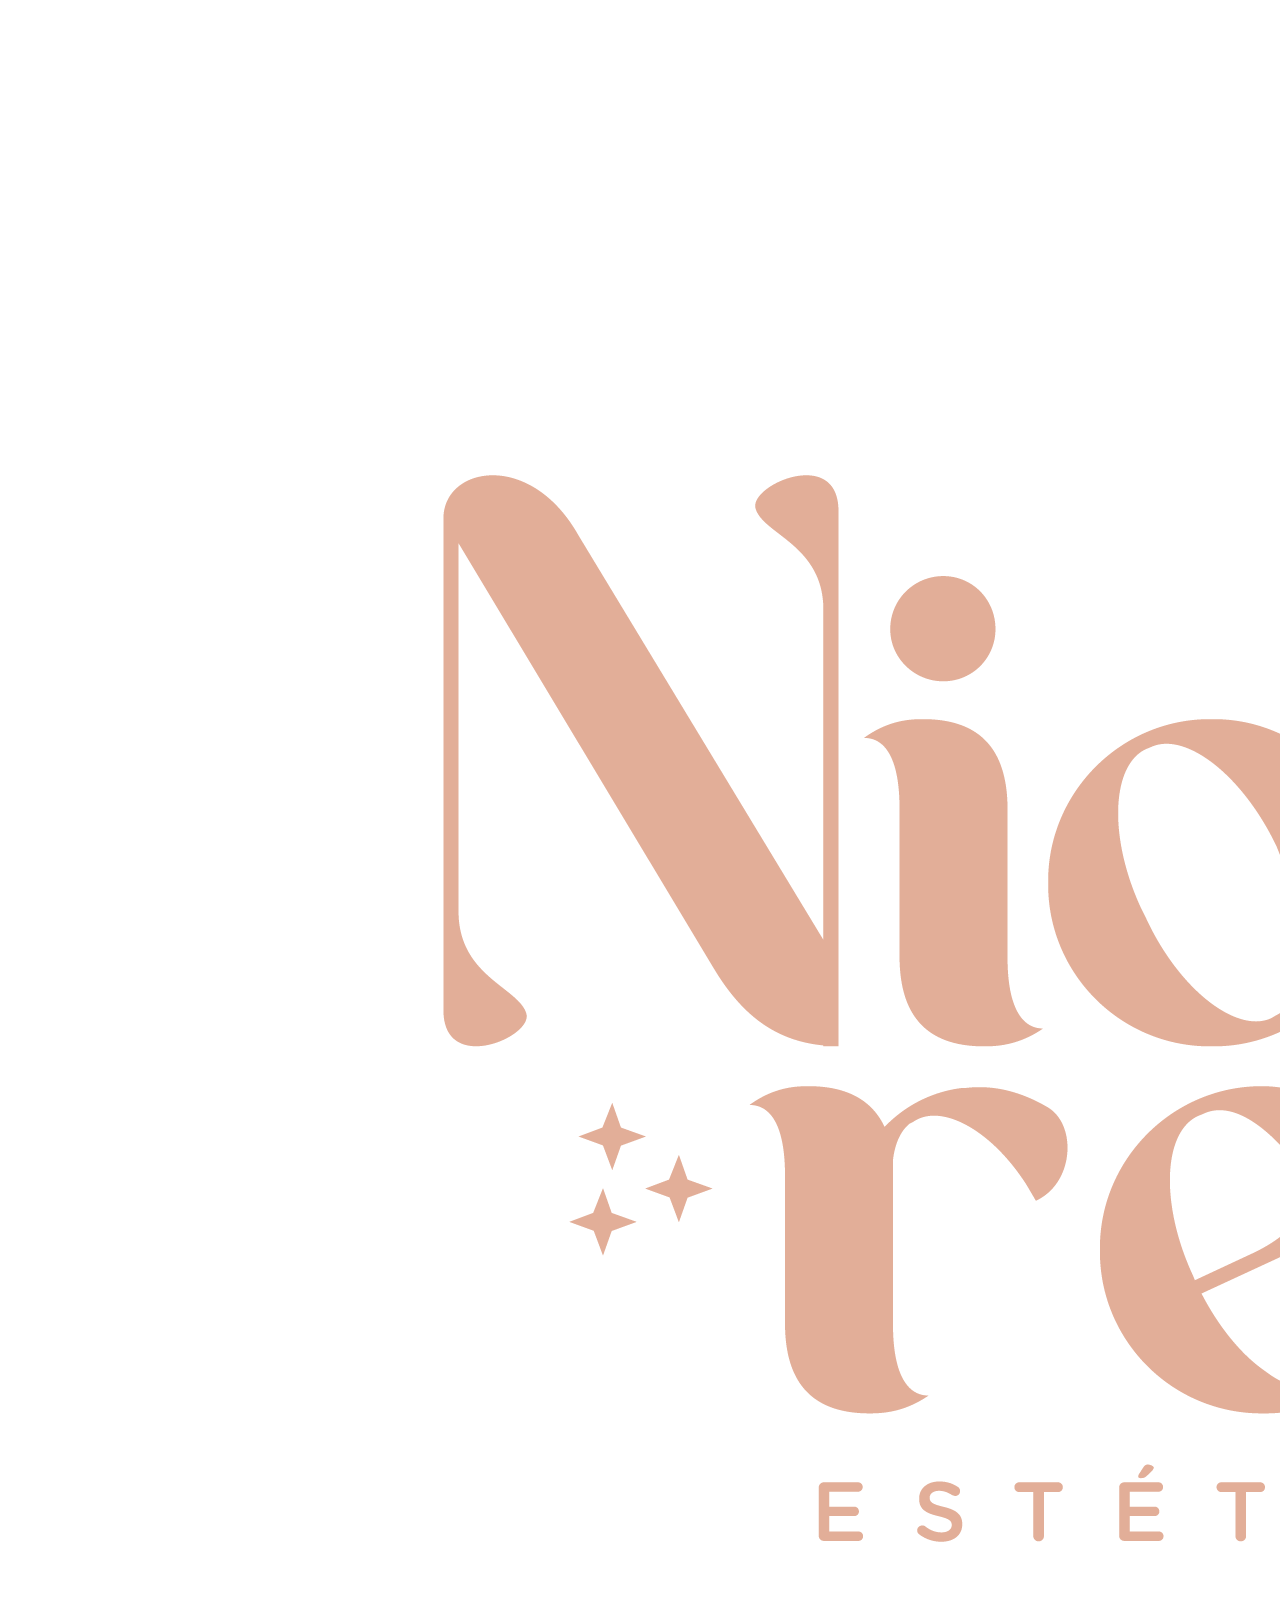
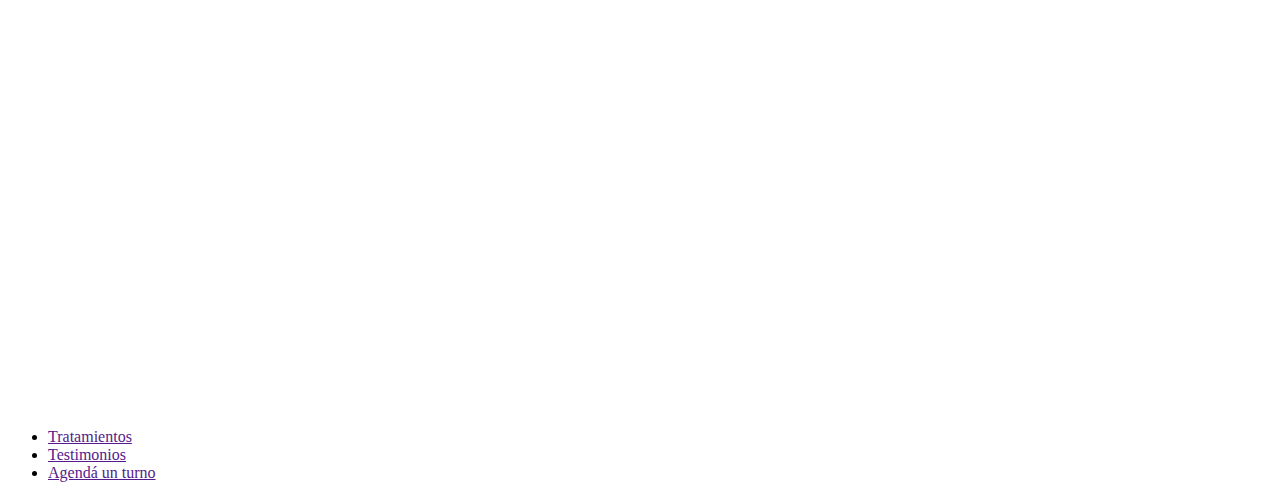
==== index.html @ 8b298e79 "opening hecho" ====
<!DOCTYPE html>
<html lang="en">
<head>
    <meta charset="UTF-8">
    <meta name="viewport" content="width=device-width, initial-scale=1.0">
    <link rel="stylesheet" href="index.css">
    <title>Niorel Estética</title>
</head>
<body>
    <section class="navbar">

        <navbar>
            <img src="/Logotipo/Marca de agua/Niorel logotipo-07.png" alt="niorel logotipo">
            <ul>
                <li><a href="">Tratamientos</a></li>
                <li><a href="">Testimonios</a></li>
                <li><a href="">Agendá un turno</a></li>
            </ul>
        </navbar>


    </section>
    <section class="header">

    </section>


    <section class="body">
    </section>
    
    <section class="tratamientos">
    </section>

    <section class="testimonios">
    </section>

    <section class="contacto">
    </section>

    <section class="footer">
    </section>



</body>
</html>
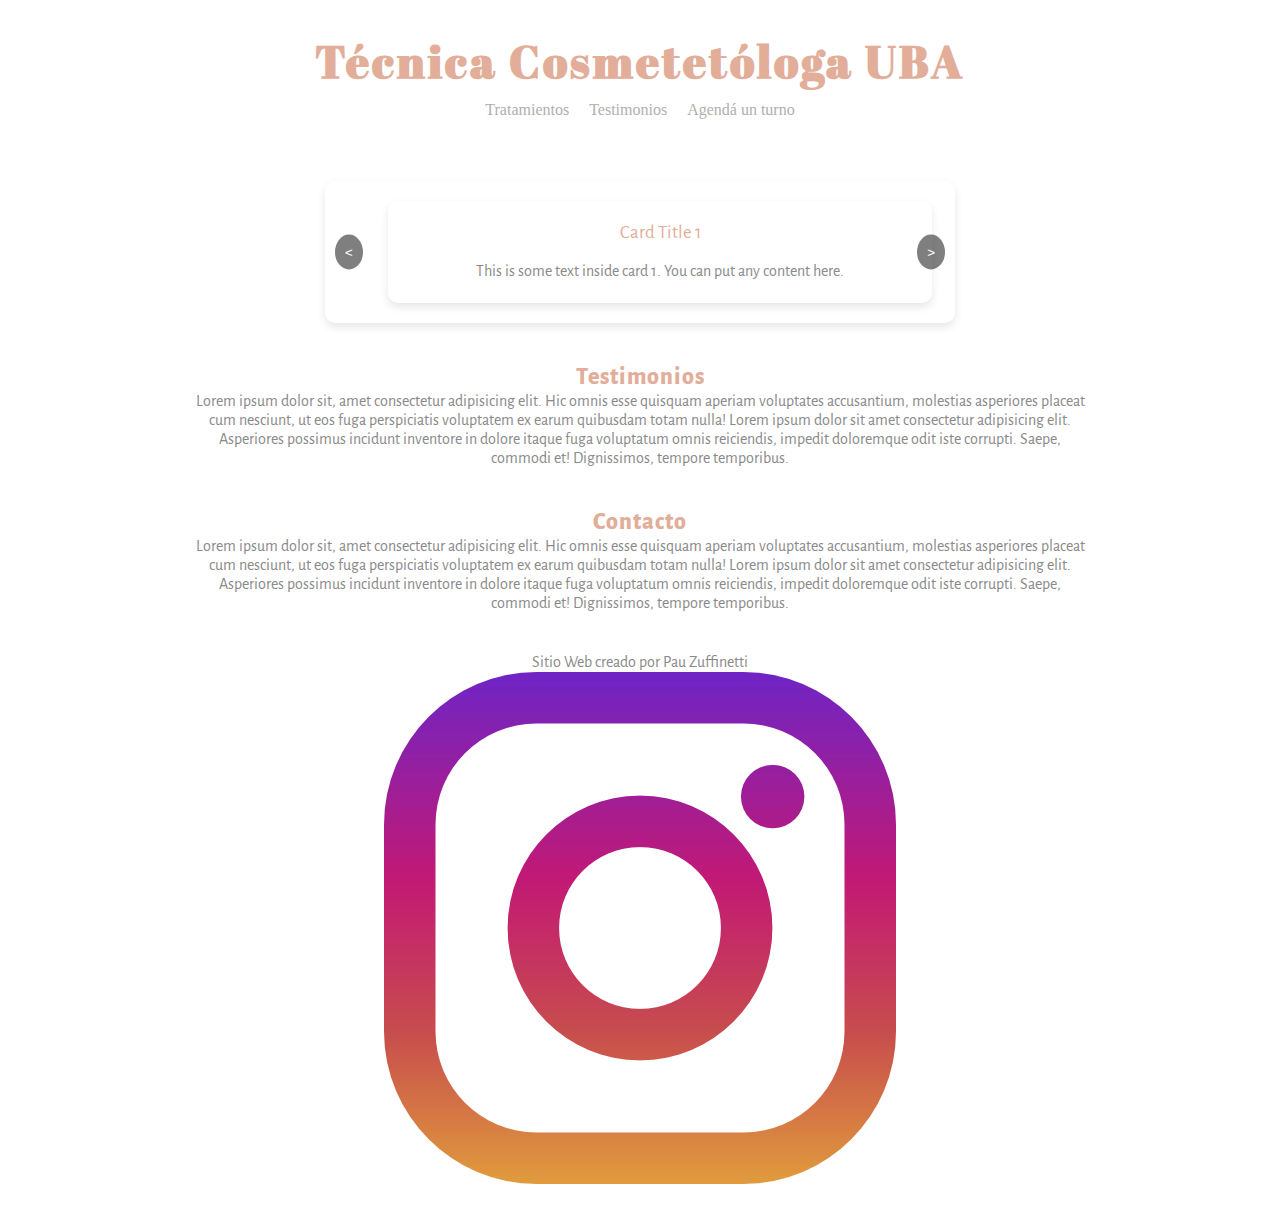
==== commit 107613b1: "opening terminado, comienzo de index" ====
--- a/index.html
+++ b/index.html
@@ -7,37 +7,94 @@
     <title>Niorel Estética</title>
 </head>
 <body>
-    <section class="navbar">
 
-        <navbar>
-            <img src="/Logotipo/Marca de agua/Niorel logotipo-07.png" alt="niorel logotipo">
+        <!-- <navbar>
+            <img src="/Logotipo/Perfil redes/Niorel logotipo_Mesa de trabajo 1.jpg" alt="niorel logotipo">
             <ul>
-                <li><a href="">Tratamientos</a></li>
-                <li><a href="">Testimonios</a></li>
-                <li><a href="">Agendá un turno</a></li>
+                <li><a href="#tratamientos">Tratamientos</a></li>
+                <li><a href="#testimonios">Testimonios</a></li>
+                <li><a href="#contacto">Agendá un turno</a></li>
             </ul>
-        </navbar>
+        </navbar> -->
 
 
+    <section class="header">
+        <div class="header-container">
+
+            <h1>Técnica Cosmetetóloga UBA</h1>
+            <ul>
+                <li><a href="#tratamientos">Tratamientos</a></li>
+                <li><a href="#testimonios">Testimonios</a></li>
+                <li><a href="#contacto">Agendá un turno</a></li>
+            </ul>
+
+        </div>
     </section>
-    <section class="header">
+
+
+    
+    <section class="tratamientos" id="tratamientos">
+        <div class="carousel">
+            <div class="carousel-container">
+                <div class="carousel-item">
+                    <div class="card">
+                        <h3>Card Title 1</h3>
+                        <p>This is some text inside card 1. You can put any content here.</p>
+                    </div>
+                </div>
+                <div class="carousel-item">
+                    <div class="card">
+                        <h3>Card Title 2</h3>
+                        <p>This is some text inside card 2. You can put any content here.</p>
+                    </div>
+                </div>
+                <div class="carousel-item">
+                    <div class="card">
+                        <h3>Card Title 3</h3>
+                        <p>This is some text inside card 3. You can put any content here.</p>
+                    </div>
+                </div>
+                <div class="carousel-item">
+                    <div class="card">
+                        <h3>Card Title 4</h3>
+                        <p>This is some text inside card 4. You can put any content here.</p>
+                    </div>
+                </div>
+                <!-- Add more carousel items as needed -->
+            </div>
+            <button class="carousel-button prev">&lt;</button>
+            <button class="carousel-button next">&gt;</button>
+        </div>
+    
+        <script src="script.js"></script>
 
     </section>
 
 
-    <section class="body">
-    </section>
-    
-    <section class="tratamientos">
+
+    <section class="testimonios" id="testimonios">
+        <div>
+            <h2>Testimonios</h2>
+            <p>Lorem ipsum dolor sit, amet consectetur adipisicing elit. Hic omnis esse quisquam aperiam voluptates accusantium, molestias asperiores placeat cum nesciunt, ut eos fuga perspiciatis voluptatem ex earum quibusdam totam nulla! Lorem ipsum dolor sit amet consectetur adipisicing elit. Asperiores possimus incidunt inventore in dolore itaque fuga voluptatum omnis reiciendis, impedit doloremque odit iste corrupti. Saepe, commodi et! Dignissimos, tempore temporibus.</p>
+        </div>
     </section>
 
-    <section class="testimonios">
+
+
+    <section class="contacto" id="contacto">
+        <div>
+            <h2>Contacto</h2>
+            <p>Lorem ipsum dolor sit, amet consectetur adipisicing elit. Hic omnis esse quisquam aperiam voluptates accusantium, molestias asperiores placeat cum nesciunt, ut eos fuga perspiciatis voluptatem ex earum quibusdam totam nulla! Lorem ipsum dolor sit amet consectetur adipisicing elit. Asperiores possimus incidunt inventore in dolore itaque fuga voluptatum omnis reiciendis, impedit doloremque odit iste corrupti. Saepe, commodi et! Dignissimos, tempore temporibus.</p>
+        </div>
     </section>
 
-    <section class="contacto">
-    </section>
+
 
     <section class="footer">
+        <div>
+            <p> Sitio Web creado por Pau Zuffinetti </p>
+            <a><img src="/Assets/instagram.png" alt="instagram logo"></a>
+        </div>
     </section>
 
 
--- a/index.css
+++ b/index.css
@@ -0,0 +1,254 @@
+@import url('https://fonts.googleapis.com/css2?family=Abril+Fatface&family=Alegreya+Sans:ital,wght@0,100;0,300;0,400;0,500;0,700;0,800;0,900;1,100;1,300;1,400;1,500;1,700;1,800;1,900&display=swap');
+
+/*
+.abril-fatface-regular {
+  font-family: "Abril Fatface", serif;
+  font-weight: 400;
+  font-style: normal;
+}
+
+.alegreya-sans-thin {
+  font-family: "Alegreya Sans", sans-serif;
+  font-weight: 100;
+  font-style: normal;
+}
+
+.alegreya-sans-light {
+  font-family: "Alegreya Sans", sans-serif;
+  font-weight: 300;
+  font-style: normal;
+}
+
+.alegreya-sans-regular {
+  font-family: "Alegreya Sans", sans-serif;
+  font-weight: 400;
+  font-style: normal;
+}
+
+.alegreya-sans-medium {
+  font-family: "Alegreya Sans", sans-serif;
+  font-weight: 500;
+  font-style: normal;
+}
+
+.alegreya-sans-bold {
+  font-family: "Alegreya Sans", sans-serif;
+  font-weight: 700;
+  font-style: normal;
+}
+
+.alegreya-sans-extrabold {
+  font-family: "Alegreya Sans", sans-serif;
+  font-weight: 800;
+  font-style: normal;
+}
+
+.alegreya-sans-black {
+  font-family: "Alegreya Sans", sans-serif;
+  font-weight: 900;
+  font-style: normal;
+}
+
+.alegreya-sans-thin-italic {
+  font-family: "Alegreya Sans", sans-serif;
+  font-weight: 100;
+  font-style: italic;
+}
+
+.alegreya-sans-light-italic {
+  font-family: "Alegreya Sans", sans-serif;
+  font-weight: 300;
+  font-style: italic;
+}
+
+.alegreya-sans-regular-italic {
+  font-family: "Alegreya Sans", sans-serif;
+  font-weight: 400;
+  font-style: italic;
+}
+
+.alegreya-sans-medium-italic {
+  font-family: "Alegreya Sans", sans-serif;
+  font-weight: 500;
+  font-style: italic;
+}
+
+.alegreya-sans-bold-italic {
+  font-family: "Alegreya Sans", sans-serif;
+  font-weight: 700;
+  font-style: italic;
+}
+
+.alegreya-sans-extrabold-italic {
+  font-family: "Alegreya Sans", sans-serif;
+  font-weight: 800;
+  font-style: italic;
+}
+
+.alegreya-sans-black-italic {
+  font-family: "Alegreya Sans", sans-serif;
+  font-weight: 900;
+  font-style: italic;
+}
+*/
+
+*{
+    margin: 0;
+    padding: 0;
+}
+
+/* navbar {
+    display: flex;
+    align-items: center;
+    padding: 0 20px;
+    background-color: #fffcf3;
+    border-bottom: 1px solid #fef4d8;
+    justify-content: space-between;
+    position: relative;
+}
+
+
+navbar img {
+    height: 50px;
+    width: auto;
+    margin-right: auto;
+}
+
+
+} */
+
+section {
+    display: flex;
+    flex-direction: column;
+    justify-content: center;
+    align-items: center;
+    text-align: center;
+    margin: 0 auto;
+    padding: 20px;
+    max-width: 900px;
+}
+
+h2 {
+    font-family: "Alegreya Sans", sans-serif;
+    font-weight: 800;
+    letter-spacing: 1px;
+    color: #E2AE99;
+}
+
+h3 {
+    font-family: "Alegreya Sans", sans-serif;
+    font-weight: 400;
+    color: #E2AE99;
+}
+
+p{
+    font-family: "Alegreya Sans", sans-serif;
+    color: rgb(138, 138, 138);
+}
+
+
+/*header*/
+h1 {
+    font-family: "Abril Fatface", serif;
+    font-size: 45px;
+    color: #E2AE99;
+    letter-spacing: 3px;
+    margin: 10px;
+}
+.header ul {
+    list-style-type: none;
+    margin: 0;
+    padding: 0;
+    display: flex;
+    gap: 20px;
+    position: absolute;
+    left: 50%;
+    transform: translateX(-50%);
+}
+
+.header li {
+    margin: 0;
+}
+
+.header a {
+    text-decoration: none;
+    color: #afafaf;
+    font-size: 16px;
+    font-weight: 500;
+    transition: color 0.3s ease;
+}
+
+.header a:hover {
+    text-decoration: underline;
+}
+
+
+/*tratamientos*/
+.tratamientos{
+    margin-top: 40px;
+}
+.carousel {
+    position: relative;
+    width: 70%;
+    max-width: 800px;
+    overflow: hidden;
+    background-color: white;
+    border-radius: 10px;
+    box-shadow: 0 4px 8px rgba(0, 0, 0, 0.1);
+}
+
+.carousel-container {
+    display: flex;
+    transition: transform 0.5s ease;
+}
+
+.carousel-item {
+    min-width: 100%;
+    display: flex;
+    justify-content: center;
+    align-items: center;
+    padding: 20px;
+}
+
+.card {
+    background-color: #fff;
+    border-radius: 10px;
+    box-shadow: 0 4px 8px rgba(0, 0, 0, 0.1);
+    padding: 20px;
+    text-align: center;
+    width: 80%;
+}
+
+.card h3 {
+    margin-bottom: 15px;
+}
+
+.card p {
+    font-size: 1em;
+    line-height: 1.5;
+}
+
+.carousel-button {
+    position: absolute;
+    top: 50%;
+    transform: translateY(-50%);
+    background-color: rgba(0, 0, 0, 0.5);
+    color: white;
+    border: none;
+    padding: 10px;
+    cursor: pointer;
+    border-radius: 50%;
+    user-select: none;
+}
+
+.carousel-button.prev {
+    left: 10px;
+}
+
+.carousel-button.next {
+    right: 10px;
+}
+
+.carousel-button:focus {
+    outline: none;
+}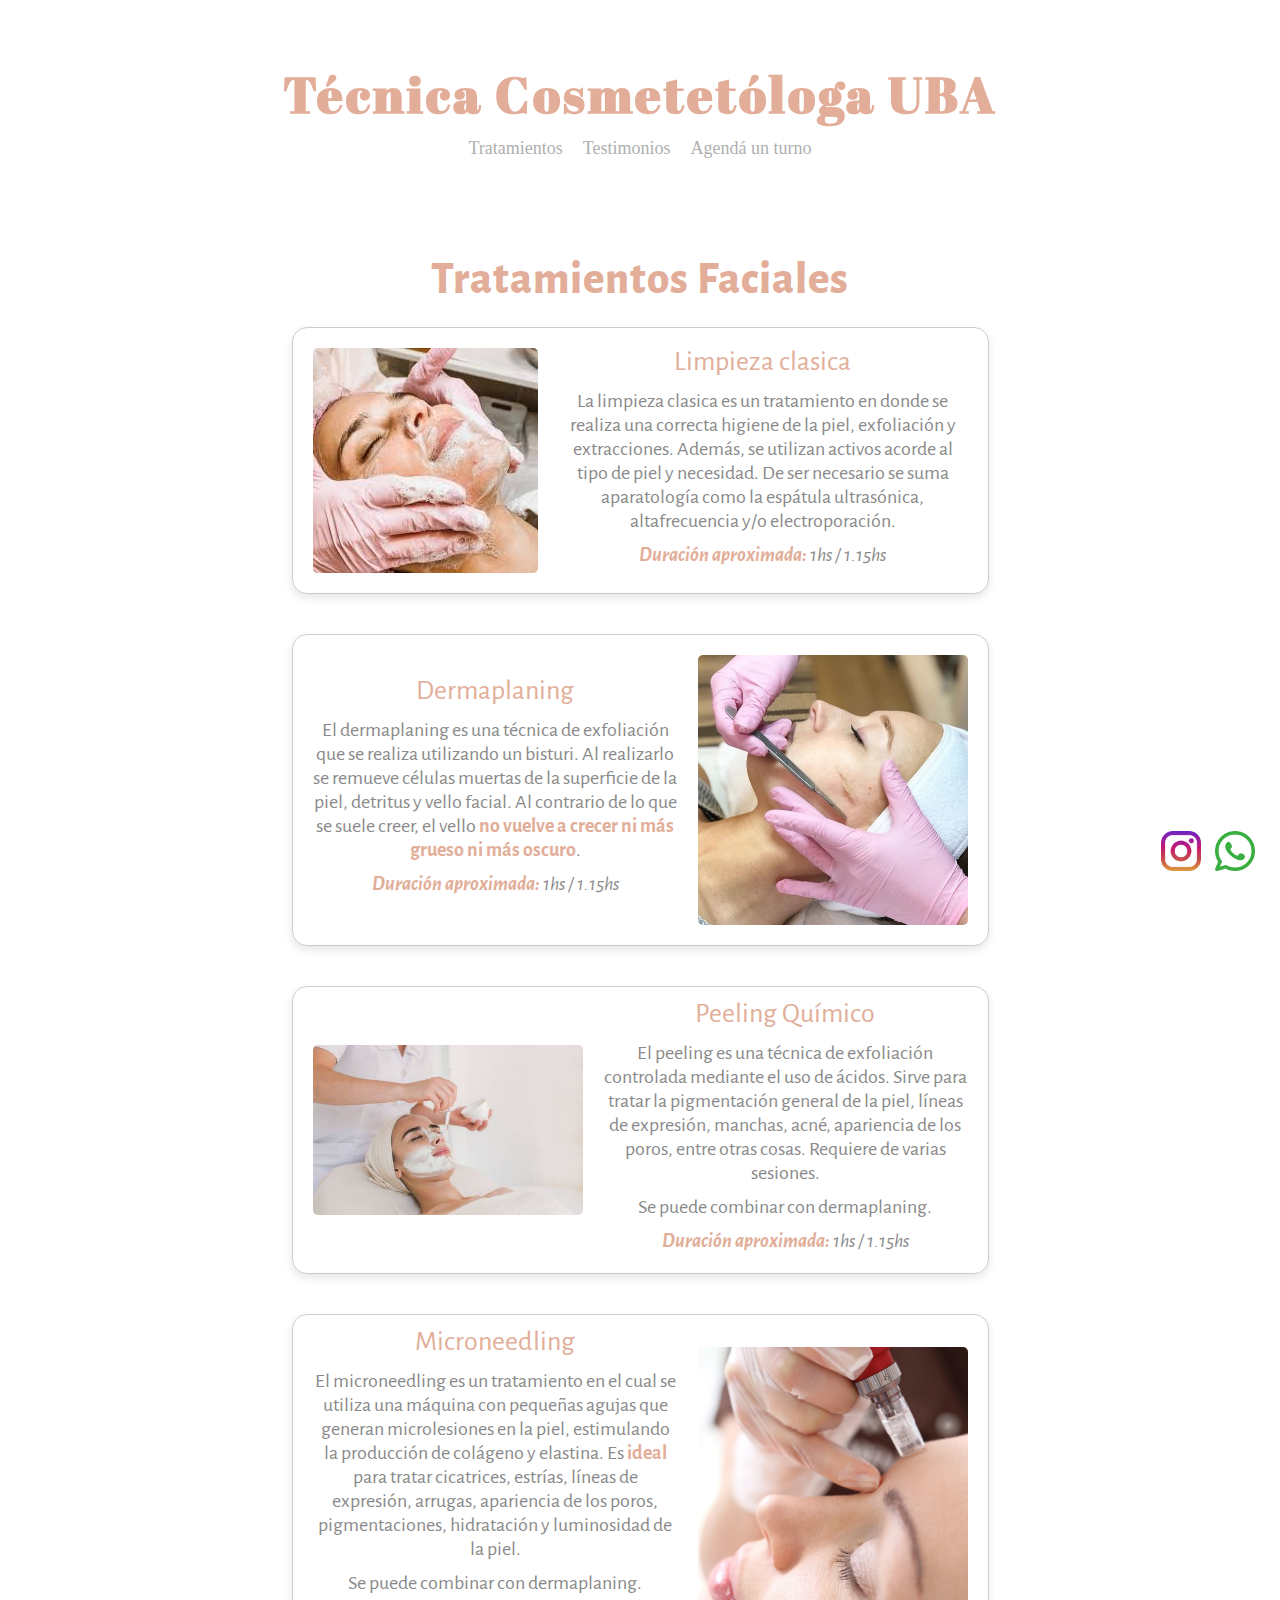
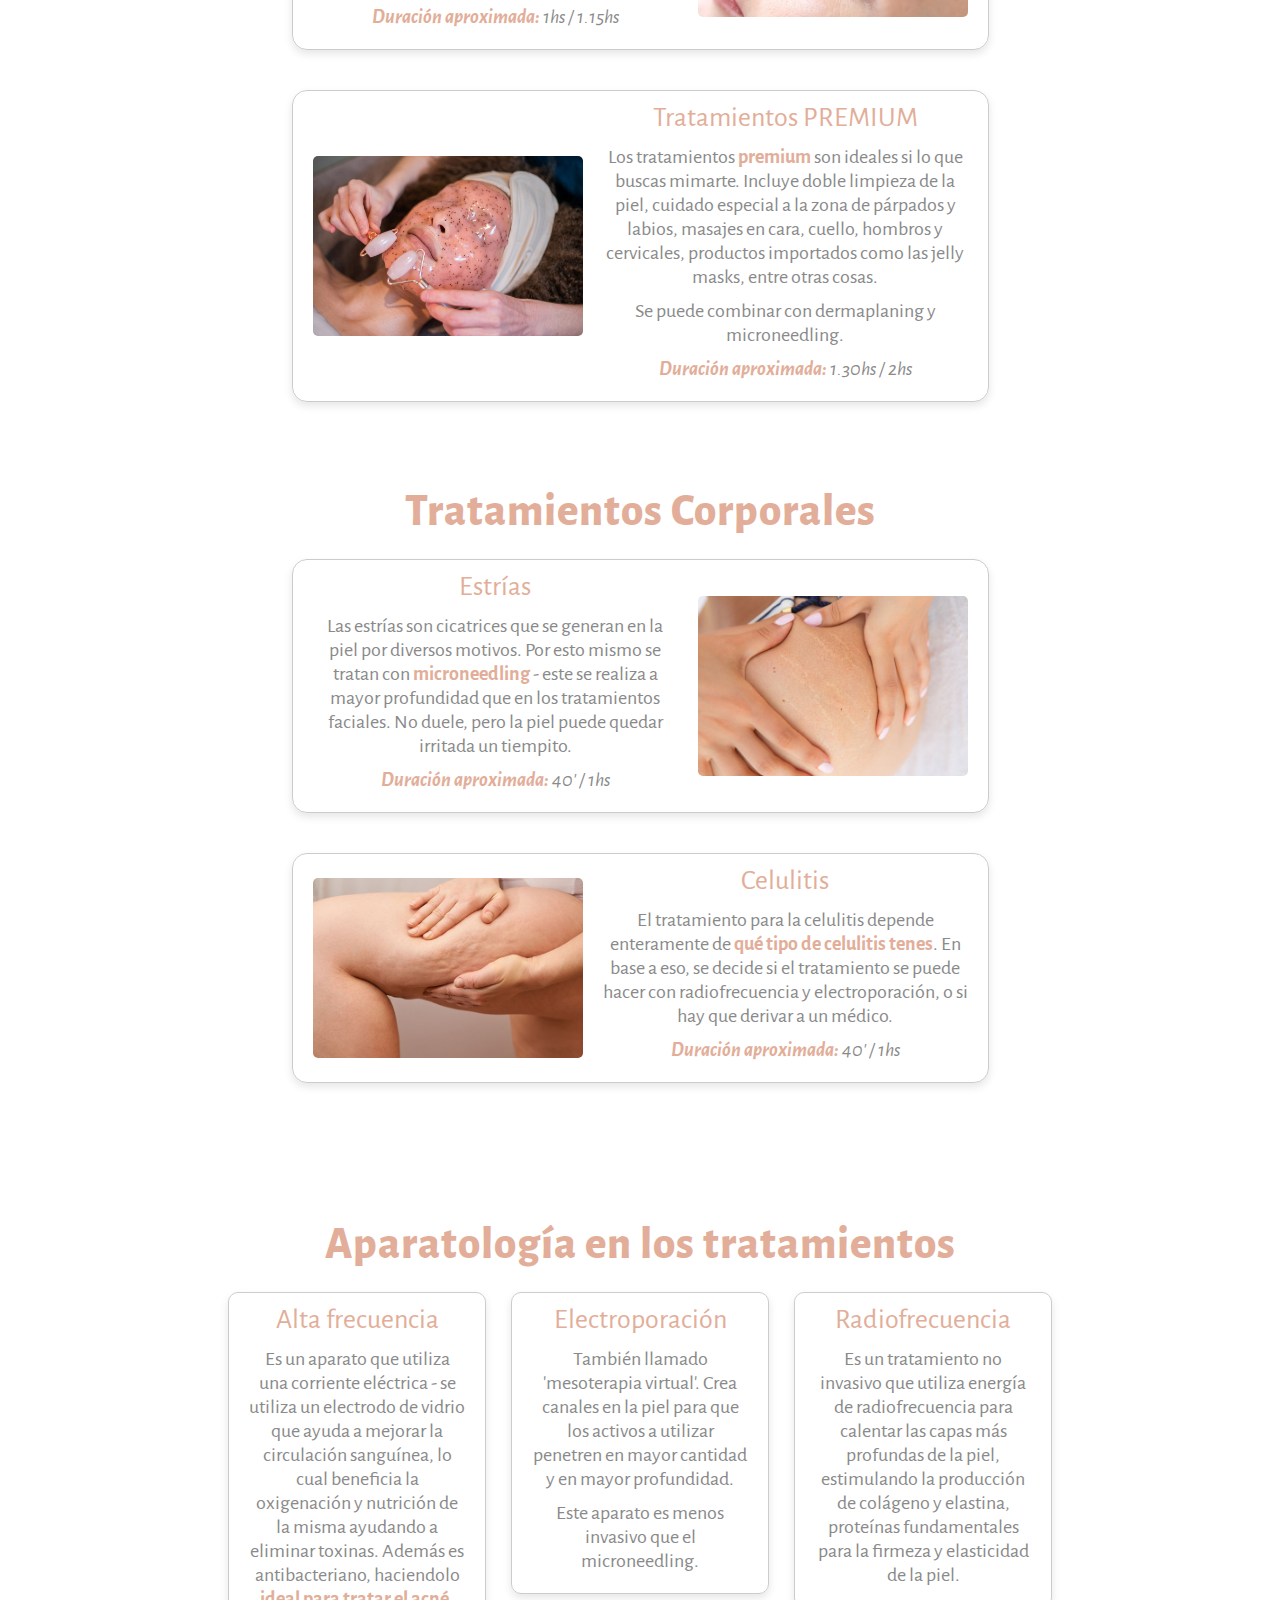
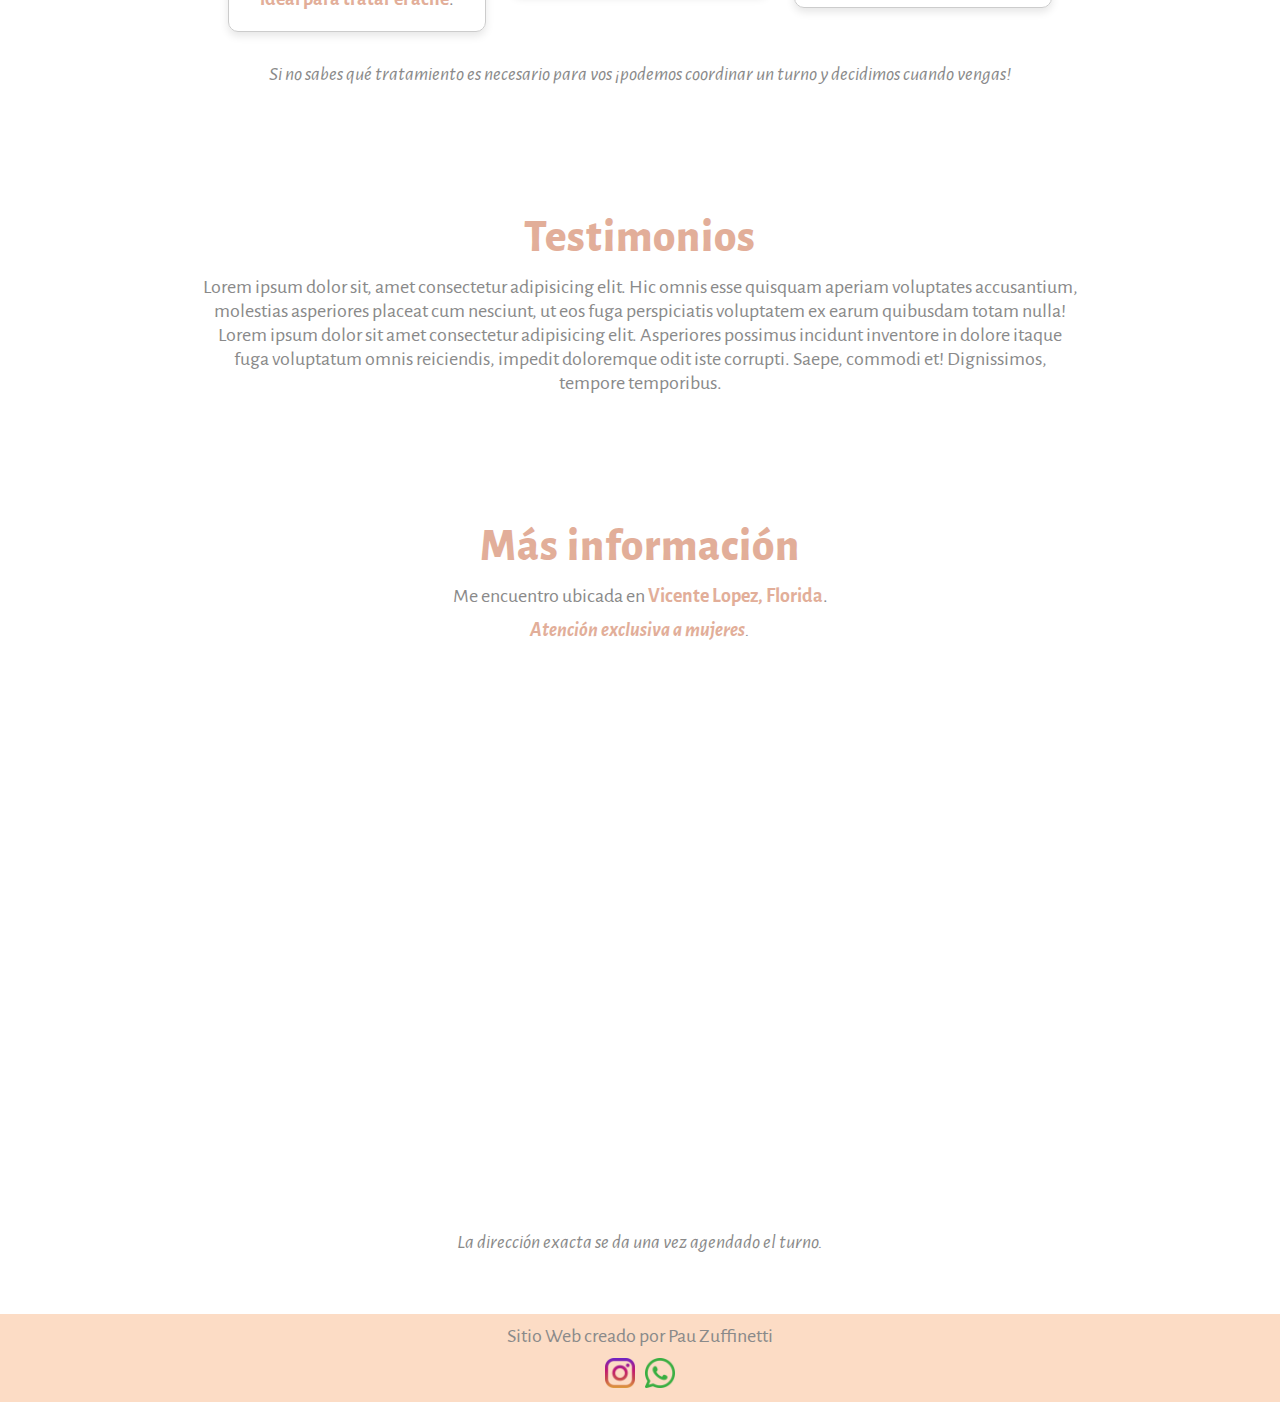
==== commit 5a61b879: "agregado de contenido y estilos" ====
--- a/index.html
+++ b/index.html
@@ -33,44 +33,125 @@
 
 
     
-    <section class="tratamientos" id="tratamientos">
-        <div class="carousel">
-            <div class="carousel-container">
-                <div class="carousel-item">
-                    <div class="card">
-                        <h3>Card Title 1</h3>
-                        <p>This is some text inside card 1. You can put any content here.</p>
+    <section id="tratamientos">
+        <div class="container">
+            <h2>Tratamientos Faciales</h2>
+            <div class="card" id="limpclasica">
+             <img src="./Assets/limpieza.jpeg" alt="Picture 1">
+                <div class="card-text"><h3>Limpieza clasica</h3>
+                    <p>La limpieza clasica es un tratamiento en donde se realiza una correcta higiene de la piel, exfoliación y extracciones. Además, se utilizan activos acorde al tipo de piel y necesidad. De ser necesario se suma aparatología como la espátula ultrasónica, altafrecuencia y/o electroporación.</p>
+                    <div class="duracion">
+                        <p><strong><em>Duración aproximada:</strong> 1hs / 1.15hs</em></p>
                     </div>
                 </div>
-                <div class="carousel-item">
-                    <div class="card">
-                        <h3>Card Title 2</h3>
-                        <p>This is some text inside card 2. You can put any content here.</p>
+            </div>
+    
+            <div class="card" id="dermaplaning">
+              <div class="card-text"><h3>Dermaplaning</h3>
+                <p>El dermaplaning es una técnica de exfoliación que se realiza utilizando un bisturi. Al realizarlo se remueve células muertas de la superficie de la piel, detritus y vello facial. Al contrario de lo que se suele creer, el vello <strong>no vuelve a crecer ni más grueso ni más oscuro</strong>.</p>
+                <div class="duracion">
+                    <p><strong><em>Duración aproximada:</strong> 1hs / 1.15hs</em></p>
+                </div>
+             </div>
+              <img src="./Assets/Dermaplaning.jpg" alt="Picture 2">
+            </div>
+       
+    
+            <div class="card" id="peeling">
+              <img src="./Assets/peeling.jpg" alt="Picture 3">
+              <div class="card-text"><h3>Peeling Químico</h3>
+            <p>El peeling es una técnica de exfoliación controlada mediante el uso de ácidos. Sirve para tratar la pigmentación general de la piel, líneas de expresión, manchas, acné, apariencia de los poros, entre otras cosas. Requiere de varias sesiones.</p>
+                <div class="duracion">
+                    <p>Se puede combinar con dermaplaning.</p><p><strong><em>Duración aproximada:</strong> 1hs / 1.15hs</em></p>
+                </div>
+            </div>
+            </div>
+    
+            <div class="card" id="microneedling">
+                <div class="card-text"><h3>Microneedling</h3>
+                <p>El microneedling es un tratamiento en el cual se utiliza una máquina con pequeñas agujas que generan microlesiones en la piel, estimulando la producción de colágeno y elastina. Es <strong>ideal</strong> para tratar cicatrices, estrías, líneas de expresión, arrugas, apariencia de los poros, pigmentaciones, hidratación y luminosidad de la piel.</p>
+                    <div class="duracion">
+                        <p>Se puede combinar con dermaplaning.</p>
+                    <p><strong><em>Duración aproximada:</strong> 1hs / 1.15hs</em></p>
                     </div>
                 </div>
-                <div class="carousel-item">
-                    <div class="card">
-                        <h3>Card Title 3</h3>
-                        <p>This is some text inside card 3. You can put any content here.</p>
+                <img src="./Assets/microneedling.png" alt="Picture 2">
+              </div>
+      
+              <div class="card" id="premium">
+                <img src="./Assets/premiums.jpg" alt="Picture 3">
+                    <div class="card-text"><h3>Tratamientos PREMIUM</h3>
+                    <p>Los tratamientos <strong>premium</strong> son ideales si lo que buscas mimarte. Incluye doble limpieza de la piel, cuidado especial a la zona de párpados y labios, masajes en cara, cuello, hombros y cervicales, productos importados como las jelly masks, entre otras cosas.</p>
+                        <div class="duracion">
+                            <p>Se puede combinar con dermaplaning y microneedling.</p>
+                        <p><strong><em>Duración aproximada:</strong> 1.30hs / 2hs</em></p>
+                        </div>
+                    </div>
+              </div>
+              <br>
+
+              <h2>Tratamientos Corporales</h2>
+              <div class="card" id="estrias">
+                <div class="card-text"><h3>Estrías</h3>
+                    <p>Las estrías son cicatrices que se generan en la piel por diversos motivos. Por esto mismo se tratan con <strong>microneedling</strong> - este se realiza a mayor profundidad que en los tratamientos faciales. No duele, pero la piel puede quedar irritada un tiempito.</p>
+                    <div class="duracion">
+                        <p><strong><em>Duración aproximada:</strong> 40' / 1hs</em></p>
                     </div>
                 </div>
-                <div class="carousel-item">
-                    <div class="card">
-                        <h3>Card Title 4</h3>
-                        <p>This is some text inside card 4. You can put any content here.</p>
+                <img src="./Assets/estrias.jpg" alt="Picture 2">
+              </div>
+    
+              <div class="card cardcelulitis" id="celulitis">
+                <img src="./Assets/celulitis.jpg" alt="Picture 3">
+                <div class="card-text"><h3>Celulitis</h3>
+                    <p>El tratamiento para la celulitis depende enteramente de <strong>qué tipo de celulitis tenes</strong>. En base a eso, se decide si el tratamiento se puede hacer con radiofrecuencia y electroporación, o si hay que derivar a un médico.</p>
+                    <div class="duracion">
+                        <p><strong><em>Duración aproximada:</strong> 40' / 1hs</em></p>
                     </div>
                 </div>
-                <!-- Add more carousel items as needed -->
+              </div>
+    
+        </div>
+    </section>
+    
+    
+    <section>
+        <h2>Aparatología en los tratamientos</h2>
+    
+        <div class="aparatologia">
+    
+            <div class="aparatos">
+                <div class="aparatologiatext"><h3>Alta frecuencia</h3>
+                    <p>Es un aparato que utiliza una corriente eléctrica - se utiliza un electrodo de vidrio que ayuda a mejorar la circulación sanguínea, lo cual beneficia la oxigenación y nutrición de la misma ayudando a eliminar toxinas. Además es antibacteriano, haciendolo <strong>ideal para tratar el acné</strong>.</p>
+                </div>
             </div>
-            <button class="carousel-button prev">&lt;</button>
-            <button class="carousel-button next">&gt;</button>
+                
+        
+            <div class="aparatos">
+                <div class="aparatologiatext"><h3>Electroporación</h3>
+                    <p>También llamado 'mesoterapia virtual'. Crea canales en la piel para que los activos a utilizar penetren en mayor cantidad y en mayor profundidad.</p>
+                    <p>Este aparato es menos invasivo que el microneedling.</p>
+                </div>
+            </div>
+    
+    
+            <div class="aparatos">
+                <div class="aparatologiatext"><h3>Radiofrecuencia</h3>
+                    <p>Es un tratamiento no invasivo que utiliza energía de radiofrecuencia para calentar las capas más profundas de la piel, estimulando la producción de colágeno y elastina, proteínas fundamentales para la firmeza y elasticidad de la piel.</p>
+                </div>
+            </div>
+    
         </div>
     
-        <script src="script.js"></script>
-
+    
+    
+        <div class="trats">
+            <p class="ptrats"><em>Si no sabes qué tratamiento es necesario para vos ¡podemos coordinar un turno y decidimos cuando vengas!</em></p>
+          </div>
     </section>
-
-
+    
+    
+   
 
     <section class="testimonios" id="testimonios">
         <div>
@@ -81,21 +162,33 @@
 
 
 
-    <section class="contacto" id="contacto">
-        <div>
-            <h2>Contacto</h2>
-            <p>Lorem ipsum dolor sit, amet consectetur adipisicing elit. Hic omnis esse quisquam aperiam voluptates accusantium, molestias asperiores placeat cum nesciunt, ut eos fuga perspiciatis voluptatem ex earum quibusdam totam nulla! Lorem ipsum dolor sit amet consectetur adipisicing elit. Asperiores possimus incidunt inventore in dolore itaque fuga voluptatum omnis reiciendis, impedit doloremque odit iste corrupti. Saepe, commodi et! Dignissimos, tempore temporibus.</p>
+    <section id="contacto" class="masinfo">
+        <h2>Más información</h2>
+        <div class="infotext">
+            <p>Me encuentro ubicada en <strong>Vicente Lopez, Florida</strong>.</p>    
+            <p class="attexclusiva"><em><strong>Atención exclusiva a mujeres</strong>.</em></p>
+            <br>
+        </div>
+        <iframe src="https://www.google.com/maps/embed?pb=!1m18!1m12!1m3!1d52591.23529304431!2d-58.505202535151604!3d-34.52943884585543!2m3!1f0!2f0!3f0!3m2!1i1024!2i768!4f13.1!3m3!1m2!1s0x95bcb6cc77eb3961%3A0xee434cae937168d9!2sFlorida%2C%20Buenos%20Aires%20Province!5e0!3m2!1sen!2sar!4v1707577758445!5m2!1sen!2sar" width="700" height="550" style="border:0;" allowfullscreen="" loading="lazy" referrerpolicy="no-referrer-when-downgrade"></iframe>
+        
+        <p><em>La dirección exacta se da una vez agendado el turno.</em></p>
+
+        <div class="whatsapp-container">
+            <a href="https://www.instagram.com/niorel.estetica" target="_blank" class="instagram-icon"><img src="/Assets/instagram.png" alt="instagram logo"></a>
+            <a href="https://wa.me/541125298014" target="_blank" class="whatsapp-icon"><img src="/Assets/whatsapp.png" alt="WhatsApp logo"></a>
         </div>
     </section>
 
-
-
-    <section class="footer">
-        <div>
-            <p> Sitio Web creado por Pau Zuffinetti </p>
-            <a><img src="/Assets/instagram.png" alt="instagram logo"></a>
+<footer>
+    <div class="footer-content">
+            <p>Sitio Web creado por Pau Zuffinetti</p>
+            <div class="social-icons">
+                <a href="https://www.instagram.com" target="_blank"><img src="/Assets/instagram.png" alt="instagram logo"></a>
+                <a href="https://www.whatsapp.com" target="_blank"><img src="/Assets/whatsapp.png" alt="whatsapp logo"></a>
+            </div>
         </div>
-    </section>
+    </footer>
+    
 
 
 
--- a/index.css
+++ b/index.css
@@ -123,20 +123,23 @@
     justify-content: center;
     align-items: center;
     text-align: center;
-    margin: 0 auto;
+    margin: 30px auto;
     padding: 20px;
     max-width: 900px;
 }
 
 h2 {
     font-family: "Alegreya Sans", sans-serif;
+    font-size: 45px;
     font-weight: 800;
     letter-spacing: 1px;
+    margin-top: 45px;
     color: #E2AE99;
 }
 
 h3 {
     font-family: "Alegreya Sans", sans-serif;
+    font-size: 28px;
     font-weight: 400;
     color: #E2AE99;
 }
@@ -144,13 +147,18 @@
 p{
     font-family: "Alegreya Sans", sans-serif;
     color: rgb(138, 138, 138);
-}
-
+    margin: 10px;
+    font-size: 20px;
+}
+
+strong {
+  color: #E2AE99;
+}
 
 /*header*/
 h1 {
     font-family: "Abril Fatface", serif;
-    font-size: 45px;
+    font-size: 50px;
     color: #E2AE99;
     letter-spacing: 3px;
     margin: 10px;
@@ -173,7 +181,7 @@
 .header a {
     text-decoration: none;
     color: #afafaf;
-    font-size: 16px;
+    font-size: 18px;
     font-weight: 500;
     transition: color 0.3s ease;
 }
@@ -183,72 +191,176 @@
 }
 
 
+
 /*tratamientos*/
-.tratamientos{
-    margin-top: 40px;
-}
-.carousel {
-    position: relative;
-    width: 70%;
-    max-width: 800px;
-    overflow: hidden;
-    background-color: white;
-    border-radius: 10px;
-    box-shadow: 0 4px 8px rgba(0, 0, 0, 0.1);
-}
-
-.carousel-container {
-    display: flex;
-    transition: transform 0.5s ease;
-}
-
-.carousel-item {
-    min-width: 100%;
-    display: flex;
+
+.tratamientos {
+  display: flex;
+  flex-direction: column;
+  justify-content: center;
+  margin: 20px;
+  width: 100%;
+  border: 1px solid #ddd;
+  border-radius: 8px;
+  overflow: hidden;
+  box-shadow: 0 4px 8px rgba(0, 0, 0, 0.1);
+}
+.tratamientos .card-containerlista {
+  text-align: center;
+  padding: 20px;
+  margin: 0;
+  background-color: #f8f9fa;
+}
+
+.container {
+  display: flex;
+  flex-direction: column;
+  justify-content: center;
+  align-items: center;
+}
+.container .card {
+  display: flex;
+  flex-direction: row;
+  justify-content: center;
+  align-items: center;
+  width: 75%;
+  margin: 20px;
+  padding: 10px;
+  border: 1px solid #ccc;
+  border-radius: 15px;
+  text-align: center;
+  box-shadow: 0 4px 8px rgba(0, 0, 0, 0.1);
+}
+.container .card img {
+  width: 40%;
+  height: auto;
+  margin: 10px;
+  border-radius: 5px;
+}
+
+.card-texto {
+  display: flex;
+  padding: 5px;
+
+}
+
+
+/*aparatología*/
+.aparatologia {
+  display: flex;
+  flex-direction: row;
+  justify-content: center;
+  align-items: flex-start;
+  gap: 25px;
+  max-width: 1000px;
+  margin: 0 auto;
+  padding: 20px;
+}
+
+.aparatos {
+  border: 1px solid #ccc;
+  padding: 10px;
+  width: 30%;
+  border-radius: 10px;
+  box-sizing: border-box;
+  display: flex;
+  flex-direction: column;
+  align-items: center;
+  justify-content: center;
+  box-shadow: 0 4px 8px rgba(0, 0, 0, 0.1);
+}
+
+.aparatologiatext {
+  text-align: center;
+}
+
+
+
+
+
+/*footer*/
+footer {
+  background-color: #FCDCC5;
+  color: #333; /* Cambié el color de texto a un color que contraste mejor con el fondo */
+  padding: 10px 0;
+  text-align: center;
+  width: 100%;
+  box-sizing: border-box;
+  position: relative; /* Asegura que el contenedor de pie de página ocupe el ancho completo */
+}
+
+.footer-content {
+  max-width: 600px;
+  margin: 0 auto;
+  padding: 0 20px;
+  box-sizing: border-box;
+}
+
+.footer-content p {
+  margin: 0 0 10px 0;
+  padding: 0;
+}
+
+.social-icons {
+  display: flex;
+  justify-content: center;
+  gap: 10px;
+}
+
+.social-icons a img {
+  width: 30px;
+  height: 30px;
+}
+
+/* Responsive adjustments */
+@media (min-width: 600px) {
+  .footer-content {
+    text-align: center;
+  }
+
+  .social-icons {
     justify-content: center;
-    align-items: center;
-    padding: 20px;
-}
-
-.card {
-    background-color: #fff;
-    border-radius: 10px;
-    box-shadow: 0 4px 8px rgba(0, 0, 0, 0.1);
-    padding: 20px;
-    text-align: center;
-    width: 80%;
-}
-
-.card h3 {
-    margin-bottom: 15px;
-}
-
-.card p {
-    font-size: 1em;
-    line-height: 1.5;
-}
-
-.carousel-button {
-    position: absolute;
-    top: 50%;
-    transform: translateY(-50%);
-    background-color: rgba(0, 0, 0, 0.5);
-    color: white;
-    border: none;
-    padding: 10px;
-    cursor: pointer;
-    border-radius: 50%;
-    user-select: none;
-}
-
-.carousel-button.prev {
-    left: 10px;
-}
-
-.carousel-button.next {
-    right: 10px;
-}
-
-.carousel-button:focus {
-    outline: none;
+  }
+}
+
+
+
+
+
+
+.whatsapp-container {
+  position: fixed; /* Fija el contenedor en la posición */
+  bottom: 20px; /* Espacio desde la parte inferior */
+  right: 20px; /* Espacio desde la parte derecha */
+  text-align: center;
+  transition: transform 0.4s ease;
+}
+
+.whatsapp-icon, .instagram-icon {
+  display: inline-block;
+}
+
+.whatsapp-icon img {
+  width: 40px;
+  height: 40px;
+  margin: 5px;
+}
+
+.instagram-icon img {
+  width: 40px;
+  height: 40px;
+  margin: 5px;
+
+}
+
+.whatsapp-container:hover {
+  transform: scale(1.2);
+}
+
+.card, .aparatos {
+  transition: transform 0.5s ease;
+}
+
+.card:hover, .aparatos:hover {
+  transform: scale(1.05);
 }